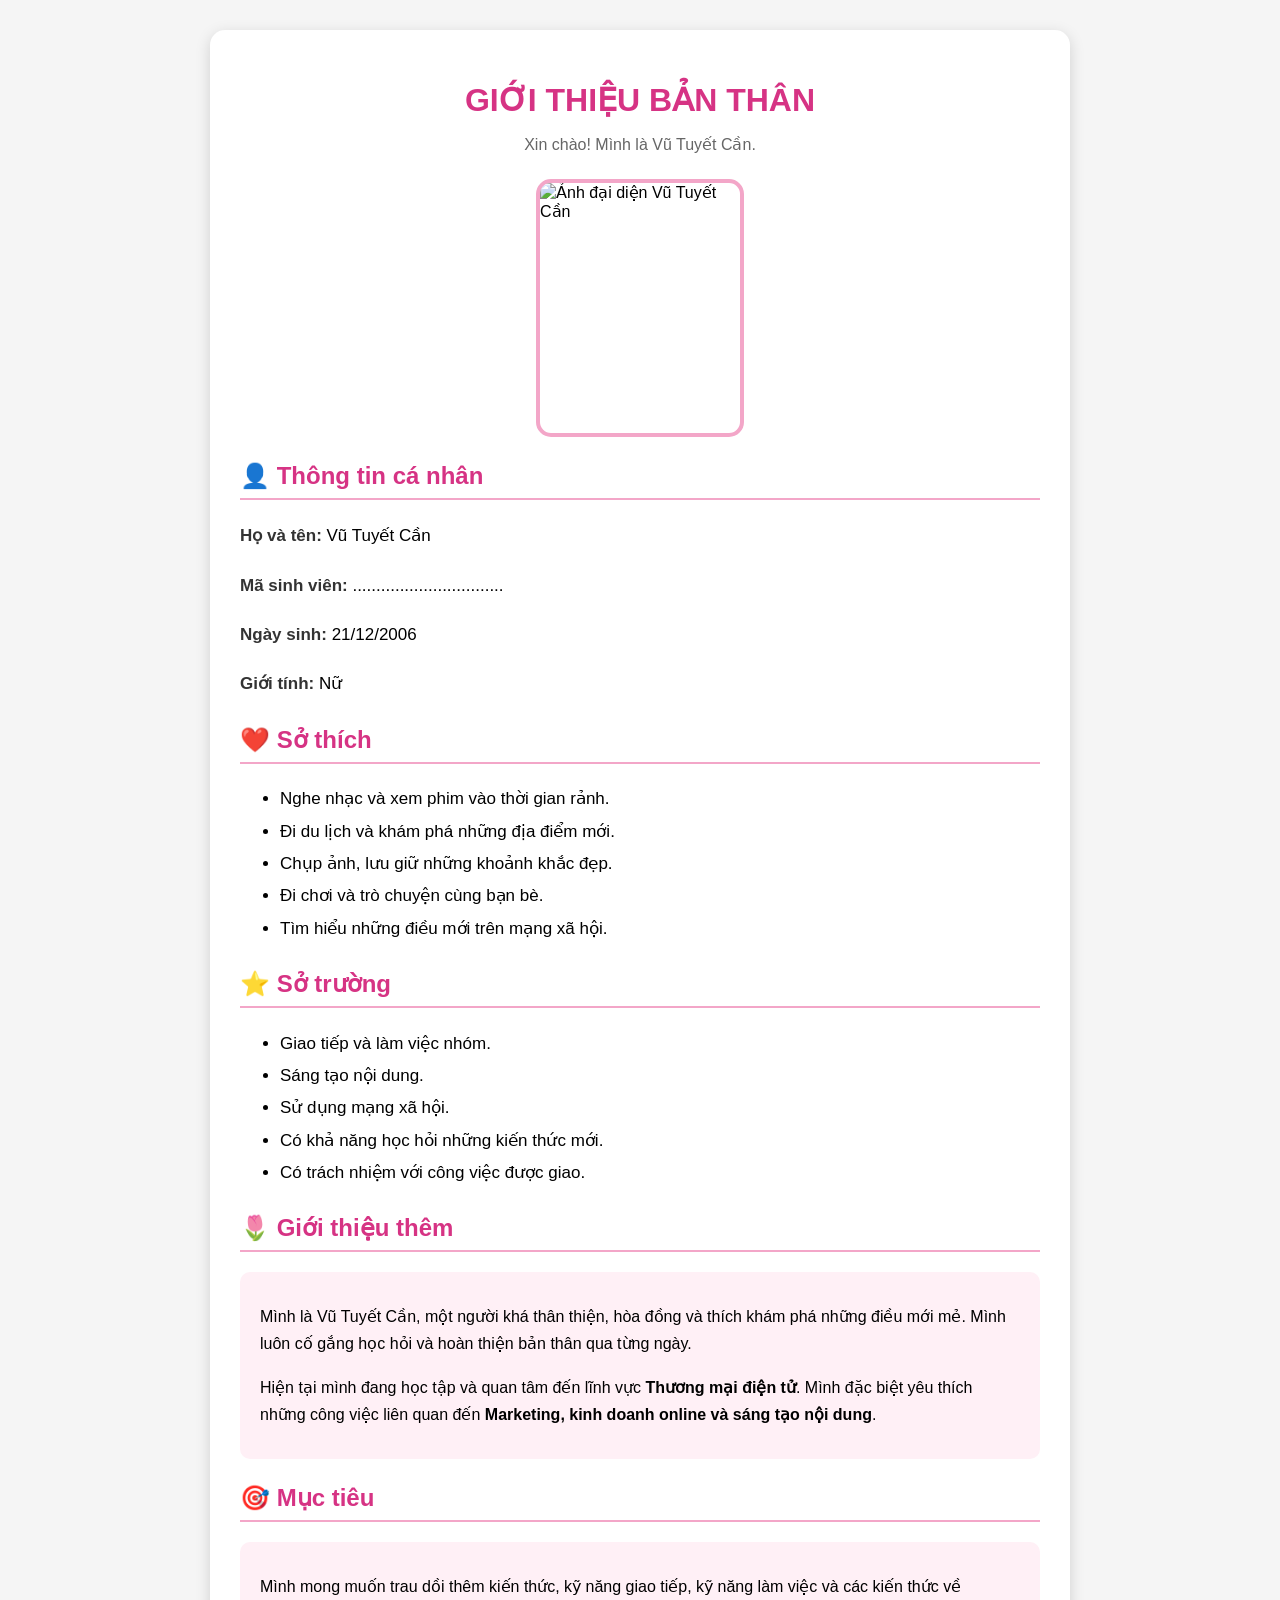
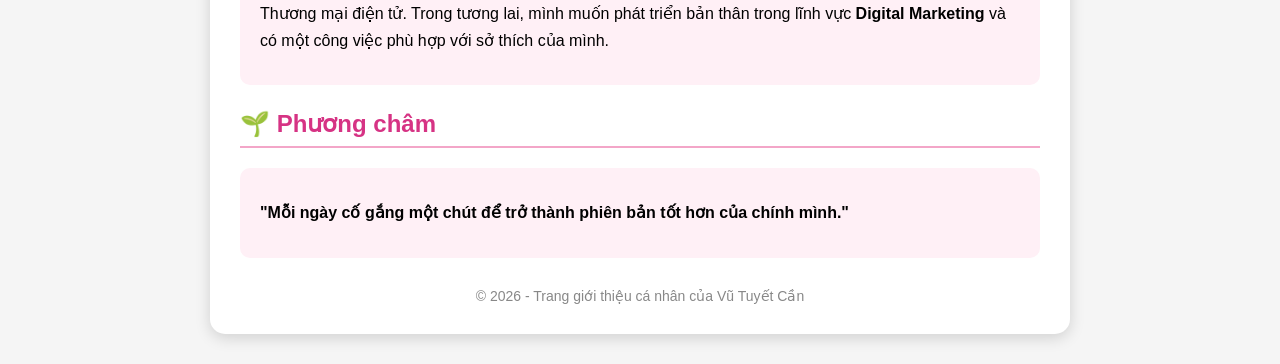
==== 1-personal-tasks/Cann2410/index.html @ 751f0037 "Update index.html" ====
<!DOCTYPE html>
<html lang="vi">
<head>
    <meta charset="UTF-8">
    <meta name="viewport" content="width=device-width, initial-scale=1.0">
    <title>Giới thiệu bản thân - Vũ Tuyết Cần</title>

    <style>
        body {
            font-family: Arial, sans-serif;
            background-color: #f5f5f5;
            margin: 0;
            padding: 30px;
        }

        .container {
            width: 800px;
            max-width: 90%;
            margin: auto;
            background-color: white;
            padding: 30px;
            border-radius: 15px;
            box-shadow: 0 4px 15px rgba(0,0,0,0.15);
        }

        h1 {
            text-align: center;
            color: #d63384;
            margin-bottom: 10px;
        }

        .intro {
            text-align: center;
            color: #666;
            margin-bottom: 25px;
        }

        .avatar {
            display: block;
            width: 200px;
            height: 250px;
            object-fit: cover;
            margin: 20px auto;
            border-radius: 15px;
            border: 4px solid #f3a6c8;
        }

        h2 {
            color: #d63384;
            border-bottom: 2px solid #f3a6c8;
            padding-bottom: 8px;
            margin-top: 25px;
        }

        .info {
            line-height: 1.9;
            font-size: 17px;
        }

        .info strong {
            color: #333;
        }

        ul {
            line-height: 1.9;
            font-size: 17px;
        }

        .box {
            background-color: #fff0f6;
            padding: 15px 20px;
            border-radius: 10px;
            line-height: 1.7;
        }

        .footer {
            text-align: center;
            margin-top: 30px;
            color: #888;
            font-size: 14px;
        }
    </style>
</head>

<body>

<div class="container">

    <h1>GIỚI THIỆU BẢN THÂN</h1>

    <p class="intro">
        Xin chào! Mình là Vũ Tuyết Cần.
    </p>

    <!-- Hình ảnh đại diện -->
    <img src="avatar.jpg"
         alt="Ảnh đại diện Vũ Tuyết Cần"
         class="avatar">


    <!-- Thông tin cá nhân -->
    <h2>👤 Thông tin cá nhân</h2>

    <div class="info">

        <p>
            <strong>Họ và tên:</strong>
            Vũ Tuyết Cần
        </p>

        <p>
            <strong>Mã sinh viên:</strong>
            ................................
        </p>

        <p>
            <strong>Ngày sinh:</strong>
            21/12/2006
        </p>

        <p>
            <strong>Giới tính:</strong>
            Nữ
        </p>

    </div>


    <!-- Sở thích -->
    <h2>❤️ Sở thích</h2>

    <ul>
        <li>Nghe nhạc và xem phim vào thời gian rảnh.</li>
        <li>Đi du lịch và khám phá những địa điểm mới.</li>
        <li>Chụp ảnh, lưu giữ những khoảnh khắc đẹp.</li>
        <li>Đi chơi và trò chuyện cùng bạn bè.</li>
        <li>Tìm hiểu những điều mới trên mạng xã hội.</li>
    </ul>


    <!-- Sở trường -->
    <h2>⭐ Sở trường</h2>

    <ul>
        <li>Giao tiếp và làm việc nhóm.</li>
        <li>Sáng tạo nội dung.</li>
        <li>Sử dụng mạng xã hội.</li>
        <li>Có khả năng học hỏi những kiến thức mới.</li>
        <li>Có trách nhiệm với công việc được giao.</li>
    </ul>


    <!-- Giới thiệu thêm -->
    <h2>🌷 Giới thiệu thêm</h2>

    <div class="box">

        <p>
            Mình là Vũ Tuyết Cần, một người khá thân thiện,
            hòa đồng và thích khám phá những điều mới mẻ.
            Mình luôn cố gắng học hỏi và hoàn thiện bản thân
            qua từng ngày.
        </p>

        <p>
            Hiện tại mình đang học tập và quan tâm đến lĩnh vực
            <strong>Thương mại điện tử</strong>. Mình đặc biệt
            yêu thích những công việc liên quan đến
            <strong>Marketing, kinh doanh online và sáng tạo nội dung</strong>.
        </p>

    </div>


    <!-- Mục tiêu -->
    <h2>🎯 Mục tiêu</h2>

    <div class="box">

        <p>
            Mình mong muốn trau dồi thêm kiến thức, kỹ năng giao tiếp,
            kỹ năng làm việc và các kiến thức về Thương mại điện tử.
            Trong tương lai, mình muốn phát triển bản thân trong lĩnh vực
            <strong>Digital Marketing</strong> và có một công việc phù hợp
            với sở thích của mình.
        </p>

    </div>


    <!-- Phương châm -->
    <h2>🌱 Phương châm</h2>

    <div class="box">

        <p>
            <strong>
                "Mỗi ngày cố gắng một chút để trở thành phiên bản tốt hơn
                của chính mình."
            </strong>
        </p>

    </div>


    <div class="footer">
        © 2026 - Trang giới thiệu cá nhân của Vũ Tuyết Cần
    </div>

</div>

</body>
</html>
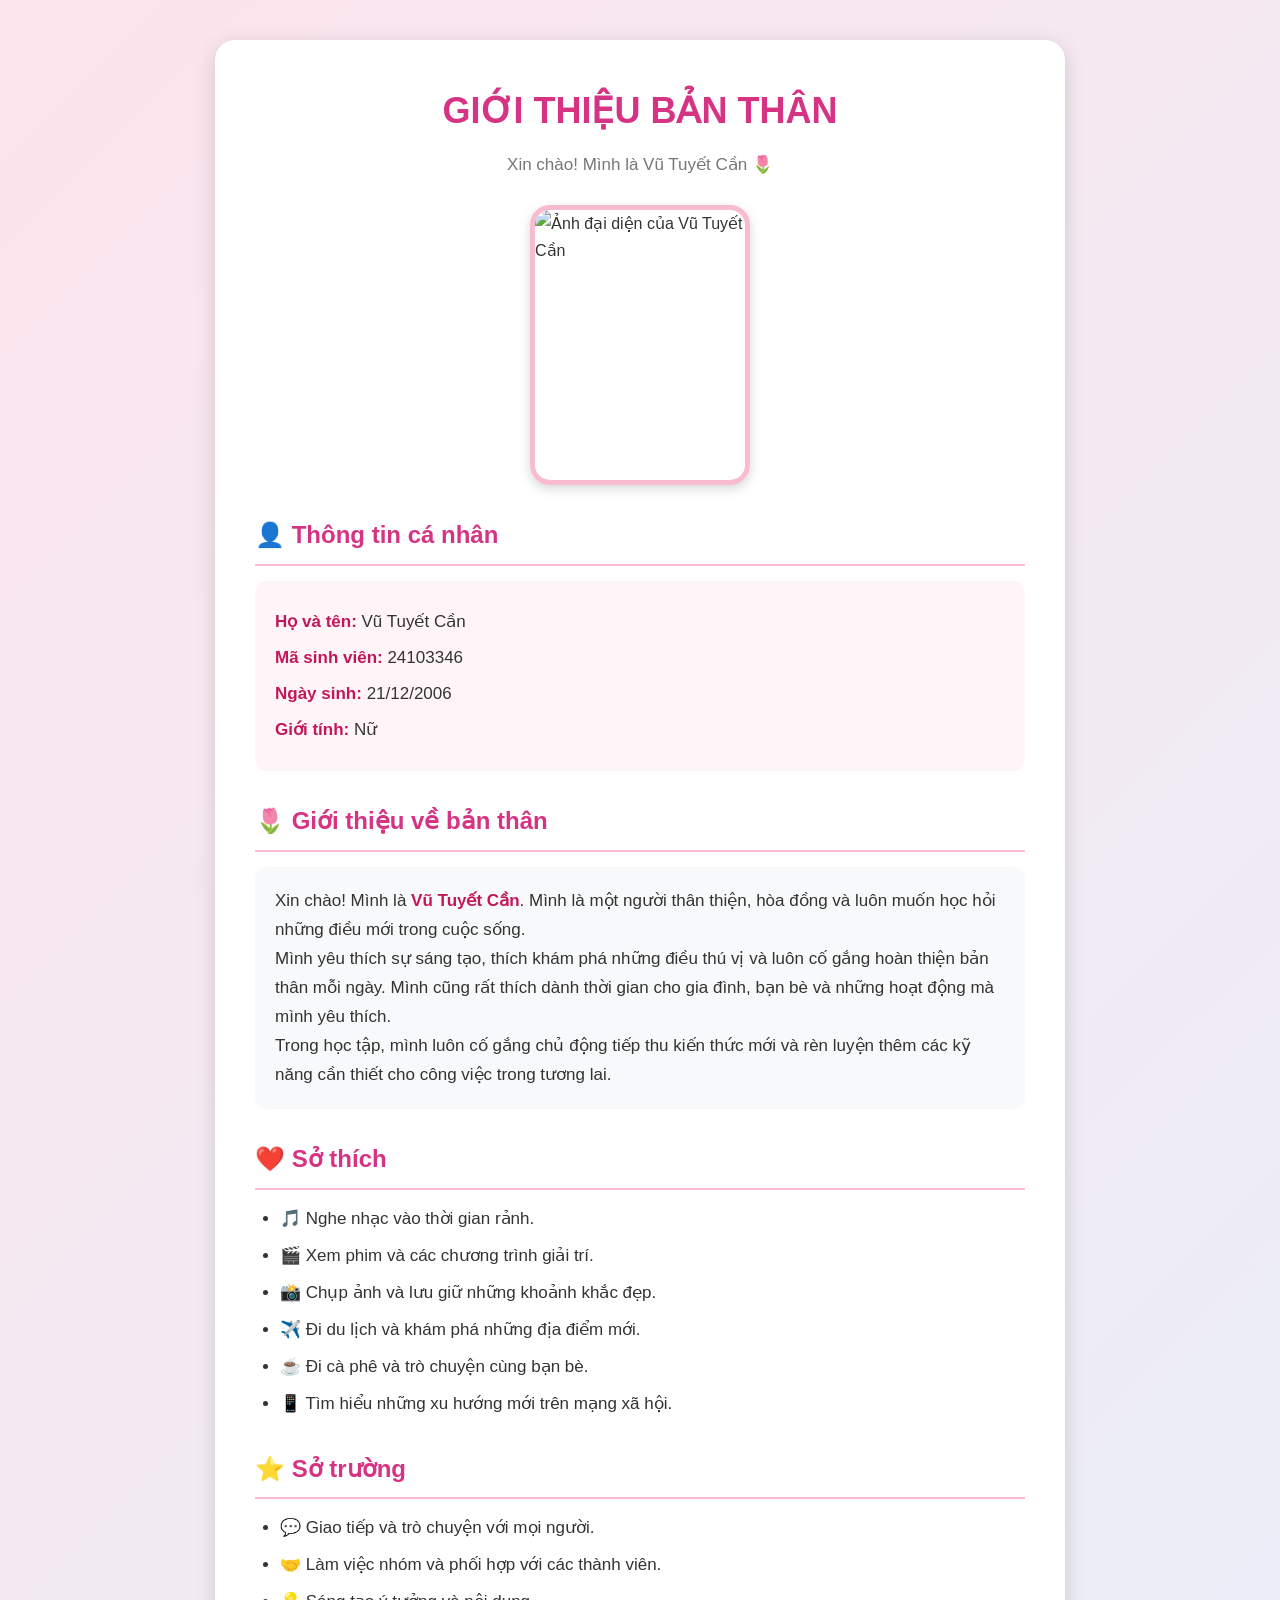
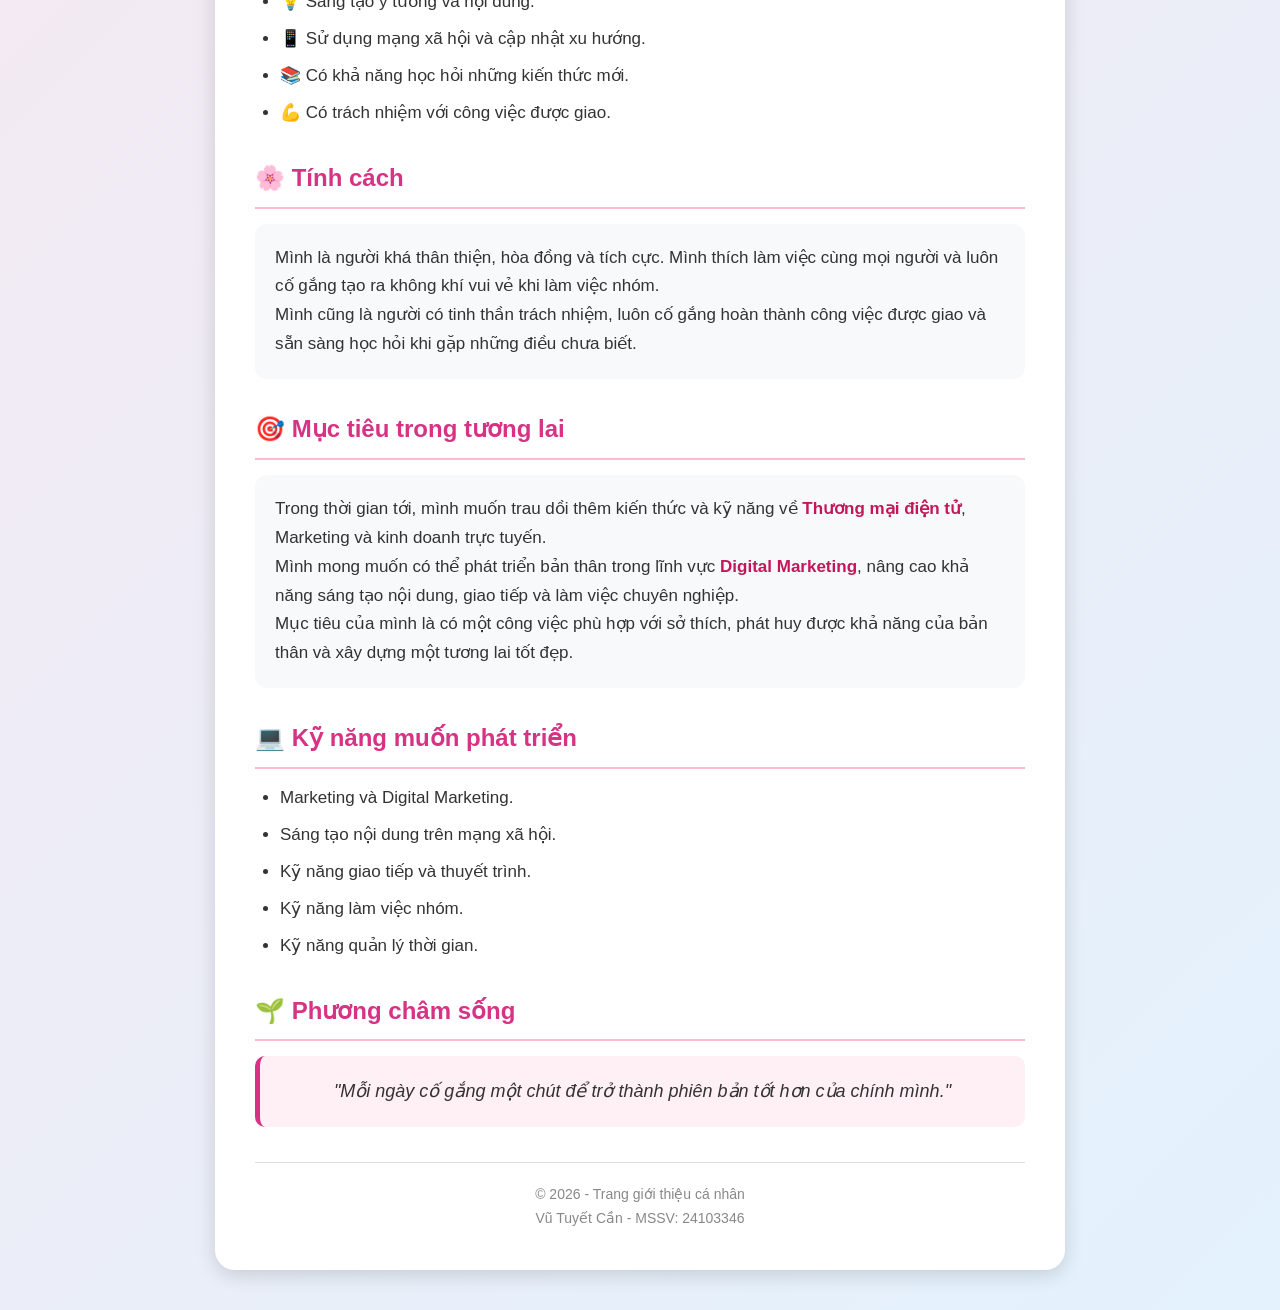
==== commit 1e5eac5d: "Update index.html" ====
--- a/1-personal-tasks/Cann2410/index.html
+++ b/1-personal-tasks/Cann2410/index.html
@@ -3,211 +3,368 @@
 <head>
     <meta charset="UTF-8">
     <meta name="viewport" content="width=device-width, initial-scale=1.0">
+
     <title>Giới thiệu bản thân - Vũ Tuyết Cần</title>
 
     <style>
+        * {
+            margin: 0;
+            padding: 0;
+            box-sizing: border-box;
+        }
+
         body {
             font-family: Arial, sans-serif;
-            background-color: #f5f5f5;
-            margin: 0;
-            padding: 30px;
+            background: linear-gradient(135deg, #fce4ec, #e3f2fd);
+            color: #333;
+            line-height: 1.7;
+            padding: 40px 20px;
         }
 
         .container {
-            width: 800px;
-            max-width: 90%;
+            max-width: 850px;
             margin: auto;
             background-color: white;
-            padding: 30px;
-            border-radius: 15px;
-            box-shadow: 0 4px 15px rgba(0,0,0,0.15);
-        }
-
+            padding: 40px;
+            border-radius: 20px;
+            box-shadow: 0 5px 20px rgba(0, 0, 0, 0.15);
+        }
+
+        /* Tiêu đề */
         h1 {
             text-align: center;
             color: #d63384;
+            font-size: 36px;
             margin-bottom: 10px;
         }
 
-        .intro {
+        .subtitle {
             text-align: center;
-            color: #666;
+            color: #777;
+            font-size: 17px;
             margin-bottom: 25px;
         }
 
+        /* Ảnh đại diện */
         .avatar {
             display: block;
-            width: 200px;
-            height: 250px;
+            width: 220px;
+            height: 280px;
             object-fit: cover;
-            margin: 20px auto;
-            border-radius: 15px;
-            border: 4px solid #f3a6c8;
-        }
-
+            object-position: center;
+            margin: 0 auto 30px;
+            border-radius: 20px;
+            border: 5px solid #f8bbd0;
+            box-shadow: 0 4px 12px rgba(0, 0, 0, 0.15);
+        }
+
+        /* Các tiêu đề */
         h2 {
             color: #d63384;
-            border-bottom: 2px solid #f3a6c8;
+            font-size: 24px;
+            margin-top: 30px;
+            margin-bottom: 15px;
+            border-bottom: 2px solid #f8bbd0;
             padding-bottom: 8px;
-            margin-top: 25px;
-        }
-
+        }
+
+        /* Thông tin cá nhân */
         .info {
-            line-height: 1.9;
+            background-color: #fff5f8;
+            padding: 20px;
+            border-radius: 12px;
+        }
+
+        .info p {
             font-size: 17px;
+            margin: 7px 0;
         }
 
         .info strong {
-            color: #333;
-        }
-
+            color: #c2185b;
+        }
+
+        /* Danh sách */
         ul {
-            line-height: 1.9;
+            padding-left: 25px;
+        }
+
+        li {
             font-size: 17px;
-        }
-
+            margin-bottom: 8px;
+        }
+
+        /* Các khung nội dung */
         .box {
+            background-color: #f8f9fa;
+            padding: 20px;
+            border-radius: 12px;
+            font-size: 17px;
+        }
+
+        .box strong {
+            color: #c2185b;
+        }
+
+        /* Phương châm */
+        .quote {
             background-color: #fff0f6;
-            padding: 15px 20px;
+            border-left: 5px solid #d63384;
+            padding: 20px;
             border-radius: 10px;
-            line-height: 1.7;
-        }
-
+            font-size: 18px;
+            font-style: italic;
+            text-align: center;
+        }
+
+        /* Chân trang */
         .footer {
             text-align: center;
-            margin-top: 30px;
+            margin-top: 35px;
+            padding-top: 20px;
+            border-top: 1px solid #ddd;
             color: #888;
             font-size: 14px;
         }
+
+        /* Hiệu ứng khi di chuột */
+        .info,
+        .box,
+        .quote {
+            transition: 0.3s;
+        }
+
+        .info:hover,
+        .box:hover,
+        .quote:hover {
+            transform: translateY(-2px);
+            box-shadow: 0 4px 12px rgba(0, 0, 0, 0.08);
+        }
+
+        /* Giao diện điện thoại */
+        @media (max-width: 600px) {
+            body {
+                padding: 20px 10px;
+            }
+
+            .container {
+                padding: 25px 20px;
+            }
+
+            h1 {
+                font-size: 28px;
+            }
+
+            .avatar {
+                width: 180px;
+                height: 240px;
+            }
+        }
     </style>
 </head>
 
 <body>
 
-<div class="container">
-
-    <h1>GIỚI THIỆU BẢN THÂN</h1>
-
-    <p class="intro">
-        Xin chào! Mình là Vũ Tuyết Cần.
-    </p>
-
-    <!-- Hình ảnh đại diện -->
-    <img src="avatar.jpg"
-         alt="Ảnh đại diện Vũ Tuyết Cần"
-         class="avatar">
-
-
-    <!-- Thông tin cá nhân -->
-    <h2>👤 Thông tin cá nhân</h2>
-
-    <div class="info">
-
-        <p>
-            <strong>Họ và tên:</strong>
-            Vũ Tuyết Cần
+    <div class="container">
+
+        <!-- TIÊU ĐỀ -->
+        <h1>GIỚI THIỆU BẢN THÂN</h1>
+
+        <p class="subtitle">
+            Xin chào! Mình là Vũ Tuyết Cần 🌷
         </p>
 
-        <p>
-            <strong>Mã sinh viên:</strong>
-            ................................
-        </p>
-
-        <p>
-            <strong>Ngày sinh:</strong>
-            21/12/2006
-        </p>
-
-        <p>
-            <strong>Giới tính:</strong>
-            Nữ
-        </p>
+
+        <!-- HÌNH ẢNH ĐẠI DIỆN -->
+        <img src="avatar.jpg"
+             alt="Ảnh đại diện của Vũ Tuyết Cần"
+             class="avatar">
+
+
+        <!-- THÔNG TIN CÁ NHÂN -->
+        <h2>👤 Thông tin cá nhân</h2>
+
+        <div class="info">
+
+            <p>
+                <strong>Họ và tên:</strong>
+                Vũ Tuyết Cần
+            </p>
+
+            <p>
+                <strong>Mã sinh viên:</strong>
+                24103346
+            </p>
+
+            <p>
+                <strong>Ngày sinh:</strong>
+                21/12/2006
+            </p>
+
+            <p>
+                <strong>Giới tính:</strong>
+                Nữ
+            </p>
+
+        </div>
+
+
+        <!-- GIỚI THIỆU -->
+        <h2>🌷 Giới thiệu về bản thân</h2>
+
+        <div class="box">
+
+            <p>
+                Xin chào! Mình là <strong>Vũ Tuyết Cần</strong>.
+                Mình là một người thân thiện, hòa đồng và luôn muốn
+                học hỏi những điều mới trong cuộc sống.
+            </p>
+
+            <p>
+                Mình yêu thích sự sáng tạo, thích khám phá những điều
+                thú vị và luôn cố gắng hoàn thiện bản thân mỗi ngày.
+                Mình cũng rất thích dành thời gian cho gia đình,
+                bạn bè và những hoạt động mà mình yêu thích.
+            </p>
+
+            <p>
+                Trong học tập, mình luôn cố gắng chủ động tiếp thu
+                kiến thức mới và rèn luyện thêm các kỹ năng cần thiết
+                cho công việc trong tương lai.
+            </p>
+
+        </div>
+
+
+        <!-- SỞ THÍCH -->
+        <h2>❤️ Sở thích</h2>
+
+        <ul>
+
+            <li>🎵 Nghe nhạc vào thời gian rảnh.</li>
+
+            <li>🎬 Xem phim và các chương trình giải trí.</li>
+
+            <li>📸 Chụp ảnh và lưu giữ những khoảnh khắc đẹp.</li>
+
+            <li>✈️ Đi du lịch và khám phá những địa điểm mới.</li>
+
+            <li>☕ Đi cà phê và trò chuyện cùng bạn bè.</li>
+
+            <li>📱 Tìm hiểu những xu hướng mới trên mạng xã hội.</li>
+
+        </ul>
+
+
+        <!-- SỞ TRƯỜNG -->
+        <h2>⭐ Sở trường</h2>
+
+        <ul>
+
+            <li>💬 Giao tiếp và trò chuyện với mọi người.</li>
+
+            <li>🤝 Làm việc nhóm và phối hợp với các thành viên.</li>
+
+            <li>💡 Sáng tạo ý tưởng và nội dung.</li>
+
+            <li>📱 Sử dụng mạng xã hội và cập nhật xu hướng.</li>
+
+            <li>📚 Có khả năng học hỏi những kiến thức mới.</li>
+
+            <li>💪 Có trách nhiệm với công việc được giao.</li>
+
+        </ul>
+
+
+        <!-- TÍNH CÁCH -->
+        <h2>🌸 Tính cách</h2>
+
+        <div class="box">
+
+            <p>
+                Mình là người khá thân thiện, hòa đồng và tích cực.
+                Mình thích làm việc cùng mọi người và luôn cố gắng
+                tạo ra không khí vui vẻ khi làm việc nhóm.
+            </p>
+
+            <p>
+                Mình cũng là người có tinh thần trách nhiệm, luôn
+                cố gắng hoàn thành công việc được giao và sẵn sàng
+                học hỏi khi gặp những điều chưa biết.
+            </p>
+
+        </div>
+
+
+        <!-- MỤC TIÊU -->
+        <h2>🎯 Mục tiêu trong tương lai</h2>
+
+        <div class="box">
+
+            <p>
+                Trong thời gian tới, mình muốn trau dồi thêm kiến thức
+                và kỹ năng về <strong>Thương mại điện tử</strong>,
+                Marketing và kinh doanh trực tuyến.
+            </p>
+
+            <p>
+                Mình mong muốn có thể phát triển bản thân trong lĩnh vực
+                <strong>Digital Marketing</strong>, nâng cao khả năng
+                sáng tạo nội dung, giao tiếp và làm việc chuyên nghiệp.
+            </p>
+
+            <p>
+                Mục tiêu của mình là có một công việc phù hợp với sở thích,
+                phát huy được khả năng của bản thân và xây dựng một
+                tương lai tốt đẹp.
+            </p>
+
+        </div>
+
+
+        <!-- KỸ NĂNG -->
+        <h2>💻 Kỹ năng muốn phát triển</h2>
+
+        <ul>
+
+            <li>Marketing và Digital Marketing.</li>
+
+            <li>Sáng tạo nội dung trên mạng xã hội.</li>
+
+            <li>Kỹ năng giao tiếp và thuyết trình.</li>
+
+            <li>Kỹ năng làm việc nhóm.</li>
+
+            <li>Kỹ năng quản lý thời gian.</li>
+
+        </ul>
+
+
+        <!-- PHƯƠNG CHÂM -->
+        <h2>🌱 Phương châm sống</h2>
+
+        <div class="quote">
+
+            "Mỗi ngày cố gắng một chút để trở thành phiên bản
+            tốt hơn của chính mình."
+
+        </div>
+
+
+        <!-- CHÂN TRANG -->
+        <div class="footer">
+
+            <p>
+                © 2026 - Trang giới thiệu cá nhân
+            </p>
+
+            <p>
+                Vũ Tuyết Cần - MSSV: 24103346
+            </p>
+
+        </div>
 
     </div>
-
-
-    <!-- Sở thích -->
-    <h2>❤️ Sở thích</h2>
-
-    <ul>
-        <li>Nghe nhạc và xem phim vào thời gian rảnh.</li>
-        <li>Đi du lịch và khám phá những địa điểm mới.</li>
-        <li>Chụp ảnh, lưu giữ những khoảnh khắc đẹp.</li>
-        <li>Đi chơi và trò chuyện cùng bạn bè.</li>
-        <li>Tìm hiểu những điều mới trên mạng xã hội.</li>
-    </ul>
-
-
-    <!-- Sở trường -->
-    <h2>⭐ Sở trường</h2>
-
-    <ul>
-        <li>Giao tiếp và làm việc nhóm.</li>
-        <li>Sáng tạo nội dung.</li>
-        <li>Sử dụng mạng xã hội.</li>
-        <li>Có khả năng học hỏi những kiến thức mới.</li>
-        <li>Có trách nhiệm với công việc được giao.</li>
-    </ul>
-
-
-    <!-- Giới thiệu thêm -->
-    <h2>🌷 Giới thiệu thêm</h2>
-
-    <div class="box">
-
-        <p>
-            Mình là Vũ Tuyết Cần, một người khá thân thiện,
-            hòa đồng và thích khám phá những điều mới mẻ.
-            Mình luôn cố gắng học hỏi và hoàn thiện bản thân
-            qua từng ngày.
-        </p>
-
-        <p>
-            Hiện tại mình đang học tập và quan tâm đến lĩnh vực
-            <strong>Thương mại điện tử</strong>. Mình đặc biệt
-            yêu thích những công việc liên quan đến
-            <strong>Marketing, kinh doanh online và sáng tạo nội dung</strong>.
-        </p>
-
-    </div>
-
-
-    <!-- Mục tiêu -->
-    <h2>🎯 Mục tiêu</h2>
-
-    <div class="box">
-
-        <p>
-            Mình mong muốn trau dồi thêm kiến thức, kỹ năng giao tiếp,
-            kỹ năng làm việc và các kiến thức về Thương mại điện tử.
-            Trong tương lai, mình muốn phát triển bản thân trong lĩnh vực
-            <strong>Digital Marketing</strong> và có một công việc phù hợp
-            với sở thích của mình.
-        </p>
-
-    </div>
-
-
-    <!-- Phương châm -->
-    <h2>🌱 Phương châm</h2>
-
-    <div class="box">
-
-        <p>
-            <strong>
-                "Mỗi ngày cố gắng một chút để trở thành phiên bản tốt hơn
-                của chính mình."
-            </strong>
-        </p>
-
-    </div>
-
-
-    <div class="footer">
-        © 2026 - Trang giới thiệu cá nhân của Vũ Tuyết Cần
-    </div>
-
-</div>
 
 </body>
 </html>
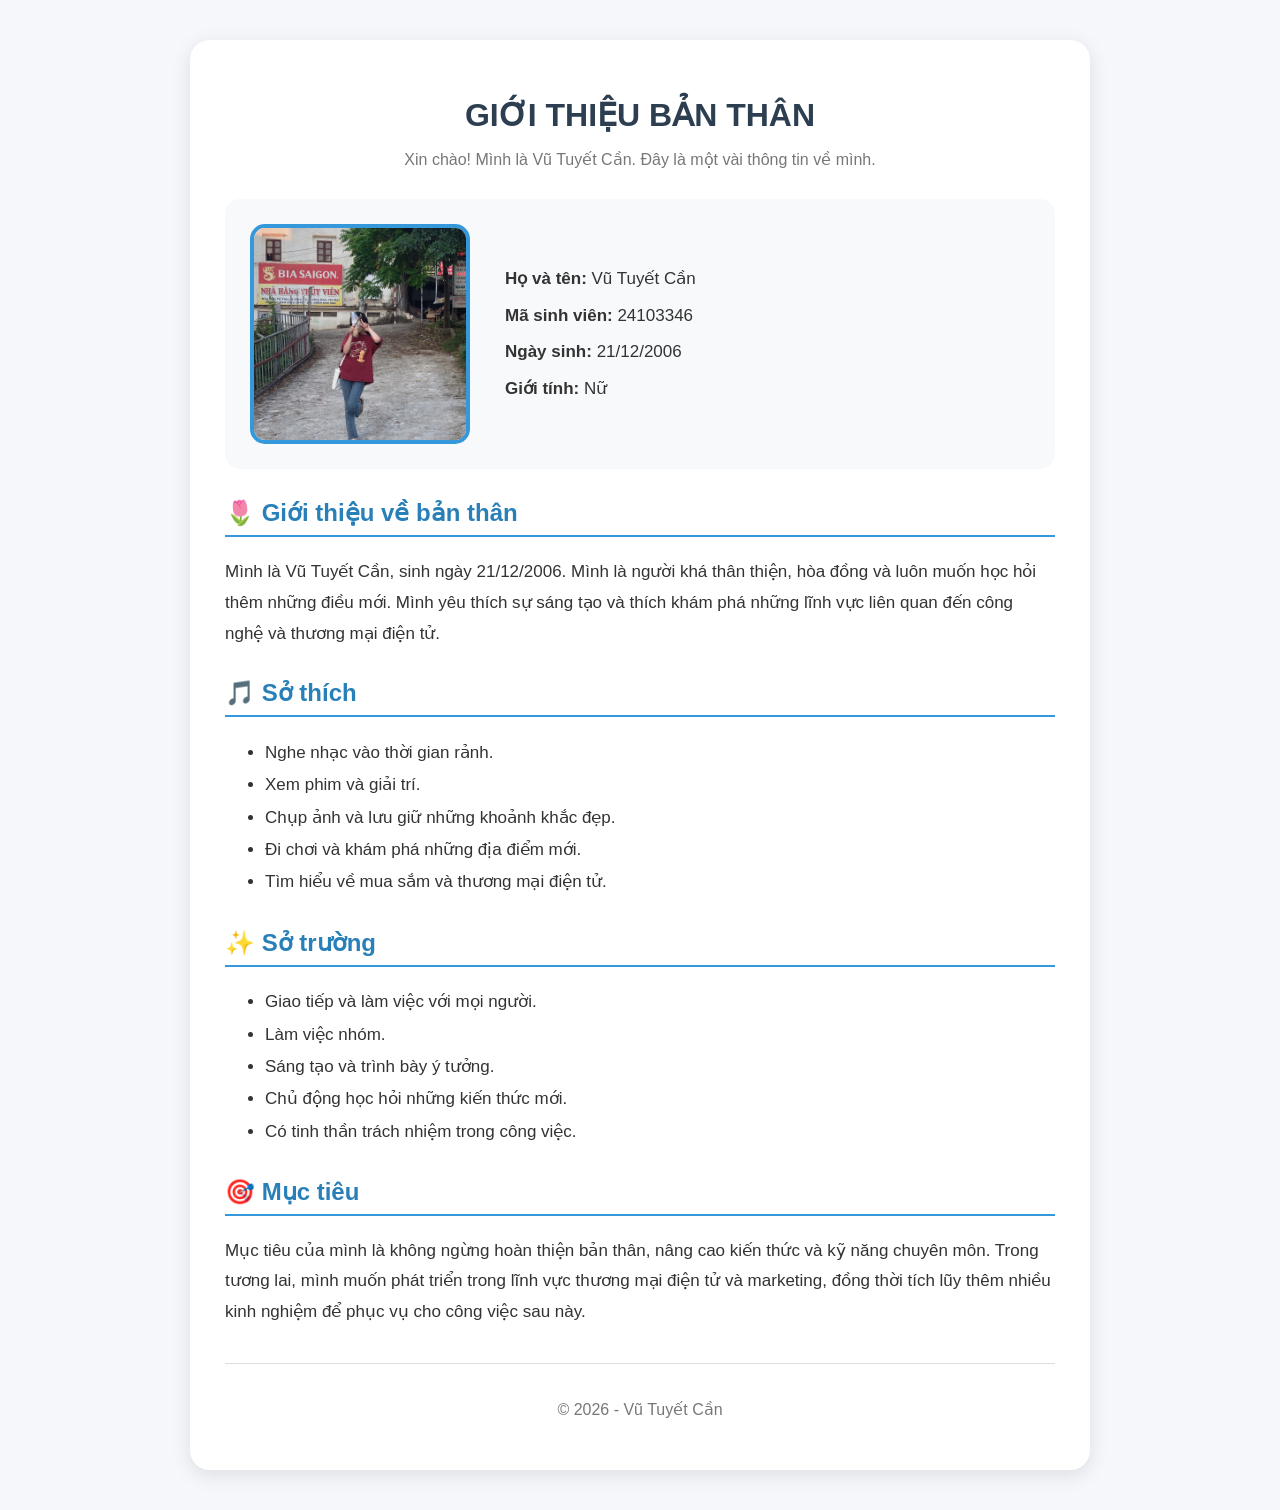
==== commit 08d60856: "Update index.html" ====
--- a/1-personal-tasks/Cann2410/index.html
+++ b/1-personal-tasks/Cann2410/index.html
@@ -3,161 +3,106 @@
 <head>
     <meta charset="UTF-8">
     <meta name="viewport" content="width=device-width, initial-scale=1.0">
-
     <title>Giới thiệu bản thân - Vũ Tuyết Cần</title>
 
     <style>
         * {
+            box-sizing: border-box;
+        }
+
+        body {
             margin: 0;
-            padding: 0;
-            box-sizing: border-box;
-        }
-
-        body {
             font-family: Arial, sans-serif;
-            background: linear-gradient(135deg, #fce4ec, #e3f2fd);
+            background: #f5f7fa;
             color: #333;
-            line-height: 1.7;
-            padding: 40px 20px;
         }
 
         .container {
-            max-width: 850px;
-            margin: auto;
-            background-color: white;
-            padding: 40px;
+            width: 90%;
+            max-width: 900px;
+            margin: 40px auto;
+            background: white;
+            padding: 35px;
             border-radius: 20px;
-            box-shadow: 0 5px 20px rgba(0, 0, 0, 0.15);
-        }
-
-        /* Tiêu đề */
+            box-shadow: 0 5px 20px rgba(0, 0, 0, 0.1);
+        }
+
         h1 {
             text-align: center;
-            color: #d63384;
-            font-size: 36px;
+            color: #2c3e50;
             margin-bottom: 10px;
         }
 
-        .subtitle {
+        .welcome {
             text-align: center;
             color: #777;
-            font-size: 17px;
-            margin-bottom: 25px;
-        }
-
-        /* Ảnh đại diện */
-        .avatar {
-            display: block;
+            margin-bottom: 30px;
+        }
+
+        .profile {
+            display: flex;
+            align-items: center;
+            gap: 35px;
+            padding: 25px;
+            background: #f8f9fa;
+            border-radius: 15px;
+        }
+
+        .profile img {
             width: 220px;
-            height: 280px;
+            height: 220px;
             object-fit: cover;
-            object-position: center;
-            margin: 0 auto 30px;
-            border-radius: 20px;
-            border: 5px solid #f8bbd0;
-            box-shadow: 0 4px 12px rgba(0, 0, 0, 0.15);
-        }
-
-        /* Các tiêu đề */
-        h2 {
-            color: #d63384;
-            font-size: 24px;
-            margin-top: 30px;
-            margin-bottom: 15px;
-            border-bottom: 2px solid #f8bbd0;
-            padding-bottom: 8px;
-        }
-
-        /* Thông tin cá nhân */
+            border-radius: 15px;
+            border: 4px solid #3498db;
+        }
+
         .info {
-            background-color: #fff5f8;
-            padding: 20px;
-            border-radius: 12px;
+            flex: 1;
         }
 
         .info p {
             font-size: 17px;
-            margin: 7px 0;
-        }
-
-        .info strong {
-            color: #c2185b;
-        }
-
-        /* Danh sách */
+            line-height: 1.7;
+            margin: 8px 0;
+        }
+
+        .section {
+            margin-top: 30px;
+        }
+
+        .section h2 {
+            color: #2980b9;
+            border-bottom: 2px solid #3498db;
+            padding-bottom: 8px;
+        }
+
+        .section p {
+            font-size: 17px;
+            line-height: 1.8;
+        }
+
         ul {
-            padding-left: 25px;
-        }
-
-        li {
             font-size: 17px;
-            margin-bottom: 8px;
-        }
-
-        /* Các khung nội dung */
-        .box {
-            background-color: #f8f9fa;
-            padding: 20px;
-            border-radius: 12px;
-            font-size: 17px;
-        }
-
-        .box strong {
-            color: #c2185b;
-        }
-
-        /* Phương châm */
-        .quote {
-            background-color: #fff0f6;
-            border-left: 5px solid #d63384;
-            padding: 20px;
-            border-radius: 10px;
-            font-size: 18px;
-            font-style: italic;
-            text-align: center;
-        }
-
-        /* Chân trang */
+            line-height: 1.9;
+        }
+
         .footer {
             text-align: center;
             margin-top: 35px;
             padding-top: 20px;
             border-top: 1px solid #ddd;
-            color: #888;
-            font-size: 14px;
-        }
-
-        /* Hiệu ứng khi di chuột */
-        .info,
-        .box,
-        .quote {
-            transition: 0.3s;
-        }
-
-        .info:hover,
-        .box:hover,
-        .quote:hover {
-            transform: translateY(-2px);
-            box-shadow: 0 4px 12px rgba(0, 0, 0, 0.08);
-        }
-
-        /* Giao diện điện thoại */
-        @media (max-width: 600px) {
-            body {
-                padding: 20px 10px;
+            color: #777;
+        }
+
+        @media (max-width: 650px) {
+            .profile {
+                flex-direction: column;
+                text-align: center;
             }
 
-            .container {
-                padding: 25px 20px;
-            }
-
-            h1 {
-                font-size: 28px;
-            }
-
-            .avatar {
-                width: 180px;
-                height: 240px;
+            .profile img {
+                width: 200px;
+                height: 200px;
             }
         }
     </style>
@@ -167,201 +112,91 @@
 
     <div class="container">
 
-        <!-- TIÊU ĐỀ -->
         <h1>GIỚI THIỆU BẢN THÂN</h1>
 
-        <p class="subtitle">
-            Xin chào! Mình là Vũ Tuyết Cần 🌷
+        <p class="welcome">
+            Xin chào! Mình là Vũ Tuyết Cần. Đây là một vài thông tin về mình.
         </p>
 
-
-        <!-- HÌNH ẢNH ĐẠI DIỆN -->
-        <img src="avatar.jpg"
-             alt="Ảnh đại diện của Vũ Tuyết Cần"
-             class="avatar">
-
-
         <!-- THÔNG TIN CÁ NHÂN -->
-        <h2>👤 Thông tin cá nhân</h2>
-
-        <div class="info">
+        <div class="profile">
+
+            <img src="avatar.jpg" alt="Ảnh đại diện của Vũ Tuyết Cần">
+
+            <div class="info">
+                <p><strong>Họ và tên:</strong> Vũ Tuyết Cần</p>
+
+                <p><strong>Mã sinh viên:</strong> 24103346</p>
+
+                <p><strong>Ngày sinh:</strong> 21/12/2006</p>
+
+                <p><strong>Giới tính:</strong> Nữ</p>
+            </div>
+
+        </div>
+
+        <!-- GIỚI THIỆU -->
+        <div class="section">
+
+            <h2>🌷 Giới thiệu về bản thân</h2>
 
             <p>
-                <strong>Họ và tên:</strong>
-                Vũ Tuyết Cần
+                Mình là Vũ Tuyết Cần, sinh ngày 21/12/2006.
+                Mình là người khá thân thiện, hòa đồng và luôn muốn
+                học hỏi thêm những điều mới. Mình yêu thích sự sáng tạo
+                và thích khám phá những lĩnh vực liên quan đến công nghệ
+                và thương mại điện tử.
             </p>
 
+        </div>
+
+        <!-- SỞ THÍCH -->
+        <div class="section">
+
+            <h2>🎵 Sở thích</h2>
+
+            <ul>
+                <li>Nghe nhạc vào thời gian rảnh.</li>
+                <li>Xem phim và giải trí.</li>
+                <li>Chụp ảnh và lưu giữ những khoảnh khắc đẹp.</li>
+                <li>Đi chơi và khám phá những địa điểm mới.</li>
+                <li>Tìm hiểu về mua sắm và thương mại điện tử.</li>
+            </ul>
+
+        </div>
+
+        <!-- SỞ TRƯỜNG -->
+        <div class="section">
+
+            <h2>✨ Sở trường</h2>
+
+            <ul>
+                <li>Giao tiếp và làm việc với mọi người.</li>
+                <li>Làm việc nhóm.</li>
+                <li>Sáng tạo và trình bày ý tưởng.</li>
+                <li>Chủ động học hỏi những kiến thức mới.</li>
+                <li>Có tinh thần trách nhiệm trong công việc.</li>
+            </ul>
+
+        </div>
+
+        <!-- MỤC TIÊU -->
+        <div class="section">
+
+            <h2>🎯 Mục tiêu</h2>
+
             <p>
-                <strong>Mã sinh viên:</strong>
-                24103346
+                Mục tiêu của mình là không ngừng hoàn thiện bản thân,
+                nâng cao kiến thức và kỹ năng chuyên môn. Trong tương lai,
+                mình muốn phát triển trong lĩnh vực thương mại điện tử
+                và marketing, đồng thời tích lũy thêm nhiều kinh nghiệm
+                để phục vụ cho công việc sau này.
             </p>
 
-            <p>
-                <strong>Ngày sinh:</strong>
-                21/12/2006
-            </p>
-
-            <p>
-                <strong>Giới tính:</strong>
-                Nữ
-            </p>
-
-        </div>
-
-
-        <!-- GIỚI THIỆU -->
-        <h2>🌷 Giới thiệu về bản thân</h2>
-
-        <div class="box">
-
-            <p>
-                Xin chào! Mình là <strong>Vũ Tuyết Cần</strong>.
-                Mình là một người thân thiện, hòa đồng và luôn muốn
-                học hỏi những điều mới trong cuộc sống.
-            </p>
-
-            <p>
-                Mình yêu thích sự sáng tạo, thích khám phá những điều
-                thú vị và luôn cố gắng hoàn thiện bản thân mỗi ngày.
-                Mình cũng rất thích dành thời gian cho gia đình,
-                bạn bè và những hoạt động mà mình yêu thích.
-            </p>
-
-            <p>
-                Trong học tập, mình luôn cố gắng chủ động tiếp thu
-                kiến thức mới và rèn luyện thêm các kỹ năng cần thiết
-                cho công việc trong tương lai.
-            </p>
-
-        </div>
-
-
-        <!-- SỞ THÍCH -->
-        <h2>❤️ Sở thích</h2>
-
-        <ul>
-
-            <li>🎵 Nghe nhạc vào thời gian rảnh.</li>
-
-            <li>🎬 Xem phim và các chương trình giải trí.</li>
-
-            <li>📸 Chụp ảnh và lưu giữ những khoảnh khắc đẹp.</li>
-
-            <li>✈️ Đi du lịch và khám phá những địa điểm mới.</li>
-
-            <li>☕ Đi cà phê và trò chuyện cùng bạn bè.</li>
-
-            <li>📱 Tìm hiểu những xu hướng mới trên mạng xã hội.</li>
-
-        </ul>
-
-
-        <!-- SỞ TRƯỜNG -->
-        <h2>⭐ Sở trường</h2>
-
-        <ul>
-
-            <li>💬 Giao tiếp và trò chuyện với mọi người.</li>
-
-            <li>🤝 Làm việc nhóm và phối hợp với các thành viên.</li>
-
-            <li>💡 Sáng tạo ý tưởng và nội dung.</li>
-
-            <li>📱 Sử dụng mạng xã hội và cập nhật xu hướng.</li>
-
-            <li>📚 Có khả năng học hỏi những kiến thức mới.</li>
-
-            <li>💪 Có trách nhiệm với công việc được giao.</li>
-
-        </ul>
-
-
-        <!-- TÍNH CÁCH -->
-        <h2>🌸 Tính cách</h2>
-
-        <div class="box">
-
-            <p>
-                Mình là người khá thân thiện, hòa đồng và tích cực.
-                Mình thích làm việc cùng mọi người và luôn cố gắng
-                tạo ra không khí vui vẻ khi làm việc nhóm.
-            </p>
-
-            <p>
-                Mình cũng là người có tinh thần trách nhiệm, luôn
-                cố gắng hoàn thành công việc được giao và sẵn sàng
-                học hỏi khi gặp những điều chưa biết.
-            </p>
-
-        </div>
-
-
-        <!-- MỤC TIÊU -->
-        <h2>🎯 Mục tiêu trong tương lai</h2>
-
-        <div class="box">
-
-            <p>
-                Trong thời gian tới, mình muốn trau dồi thêm kiến thức
-                và kỹ năng về <strong>Thương mại điện tử</strong>,
-                Marketing và kinh doanh trực tuyến.
-            </p>
-
-            <p>
-                Mình mong muốn có thể phát triển bản thân trong lĩnh vực
-                <strong>Digital Marketing</strong>, nâng cao khả năng
-                sáng tạo nội dung, giao tiếp và làm việc chuyên nghiệp.
-            </p>
-
-            <p>
-                Mục tiêu của mình là có một công việc phù hợp với sở thích,
-                phát huy được khả năng của bản thân và xây dựng một
-                tương lai tốt đẹp.
-            </p>
-
-        </div>
-
-
-        <!-- KỸ NĂNG -->
-        <h2>💻 Kỹ năng muốn phát triển</h2>
-
-        <ul>
-
-            <li>Marketing và Digital Marketing.</li>
-
-            <li>Sáng tạo nội dung trên mạng xã hội.</li>
-
-            <li>Kỹ năng giao tiếp và thuyết trình.</li>
-
-            <li>Kỹ năng làm việc nhóm.</li>
-
-            <li>Kỹ năng quản lý thời gian.</li>
-
-        </ul>
-
-
-        <!-- PHƯƠNG CHÂM -->
-        <h2>🌱 Phương châm sống</h2>
-
-        <div class="quote">
-
-            "Mỗi ngày cố gắng một chút để trở thành phiên bản
-            tốt hơn của chính mình."
-
-        </div>
-
-
-        <!-- CHÂN TRANG -->
+        </div>
+
         <div class="footer">
-
-            <p>
-                © 2026 - Trang giới thiệu cá nhân
-            </p>
-
-            <p>
-                Vũ Tuyết Cần - MSSV: 24103346
-            </p>
-
+            <p>© 2026 - Vũ Tuyết Cần</p>
         </div>
 
     </div>
